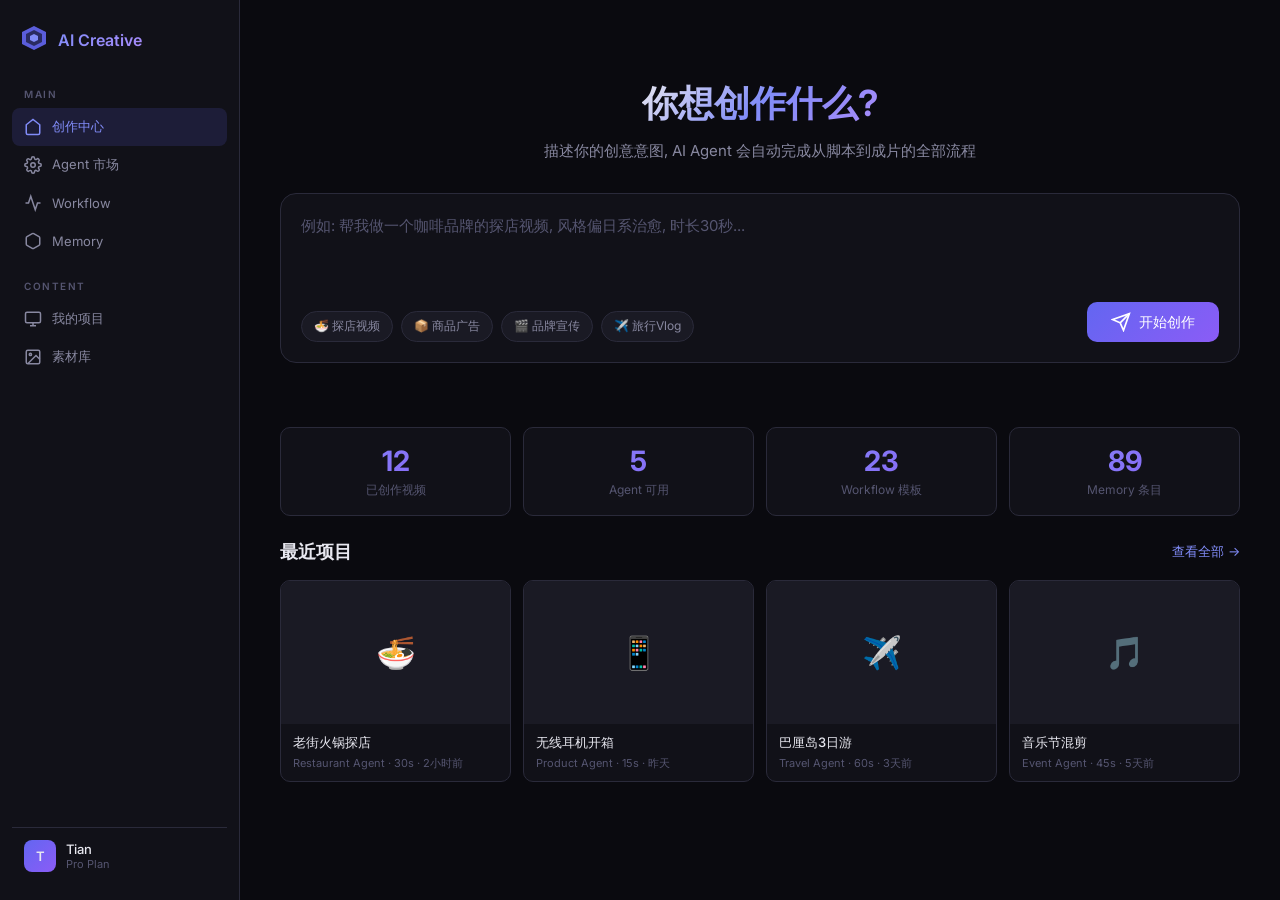
==== index.html @ c5d8111d "feat: AI Creative Platform MVP frontend - 6 pages: home, agents, workflows, memory, projects, assets" ====
<!DOCTYPE html>
<html lang="zh-CN">
<head>
  <meta charset="UTF-8">
  <meta name="viewport" content="width=device-width, initial-scale=1.0">
  <title>AI Creative Platform</title>
  <link rel="stylesheet" href="style.css">
  <link href="https://fonts.googleapis.com/css2?family=Inter:wght@300;400;500;600;700&display=swap" rel="stylesheet">
</head>
<body>
  <!-- Sidebar Navigation -->
  <nav class="sidebar" id="sidebar">
    <div class="sidebar-logo">
      <div class="logo-icon">
        <svg width="28" height="28" viewBox="0 0 28 28" fill="none">
          <path d="M14 2L26 8v12l-12 6L2 20V8l12-6z" fill="url(#logoGrad)" opacity="0.9"/>
          <path d="M14 6l8 4v8l-8 4-8-4v-8l8-4z" fill="#0a0a0f" opacity="0.6"/>
          <path d="M14 10l4 2v4l-4 2-4-2v-4l4-2z" fill="url(#logoGrad2)"/>
          <defs>
            <linearGradient id="logoGrad" x1="2" y1="2" x2="26" y2="26">
              <stop stop-color="#6366f1"/><stop offset="1" stop-color="#8b5cf6"/>
            </linearGradient>
            <linearGradient id="logoGrad2" x1="10" y1="10" x2="18" y2="18">
              <stop stop-color="#818cf8"/><stop offset="1" stop-color="#a78bfa"/>
            </linearGradient>
          </defs>
        </svg>
      </div>
      <span class="logo-text">AI Creative</span>
    </div>

    <div class="nav-section">
      <div class="nav-label">MAIN</div>
      <a class="nav-item active" data-page="home" onclick="switchPage('home')">
        <svg width="18" height="18" viewBox="0 0 24 24" fill="none" stroke="currentColor" stroke-width="2"><path d="M3 9l9-7 9 7v11a2 2 0 01-2 2H5a2 2 0 01-2-2V9z"/></svg>
        <span>创作中心</span>
      </a>
      <a class="nav-item" data-page="agents" onclick="switchPage('agents')">
        <svg width="18" height="18" viewBox="0 0 24 24" fill="none" stroke="currentColor" stroke-width="2"><circle cx="12" cy="12" r="3"/><path d="M19.4 15a1.65 1.65 0 00.33 1.82l.06.06a2 2 0 010 2.83 2 2 0 01-2.83 0l-.06-.06a1.65 1.65 0 00-1.82-.33 1.65 1.65 0 00-1 1.51V21a2 2 0 01-4 0v-.09A1.65 1.65 0 009 19.4a1.65 1.65 0 00-1.82.33l-.06.06a2 2 0 01-2.83-2.83l.06-.06A1.65 1.65 0 004.68 15a1.65 1.65 0 00-1.51-1H3a2 2 0 010-4h.09A1.65 1.65 0 004.6 9a1.65 1.65 0 00-.33-1.82l-.06-.06a2 2 0 012.83-2.83l.06.06A1.65 1.65 0 009 4.68a1.65 1.65 0 001-1.51V3a2 2 0 014 0v.09a1.65 1.65 0 001 1.51 1.65 1.65 0 001.82-.33l.06-.06a2 2 0 012.83 2.83l-.06.06A1.65 1.65 0 0019.4 9a1.65 1.65 0 001.51 1H21a2 2 0 010 4h-.09a1.65 1.65 0 00-1.51 1z"/></svg>
        <span>Agent 市场</span>
      </a>
      <a class="nav-item" data-page="workflows" onclick="switchPage('workflows')">
        <svg width="18" height="18" viewBox="0 0 24 24" fill="none" stroke="currentColor" stroke-width="2"><polyline points="22 12 18 12 15 21 9 3 6 12 2 12"/></svg>
        <span>Workflow</span>
      </a>
      <a class="nav-item" data-page="memory" onclick="switchPage('memory')">
        <svg width="18" height="18" viewBox="0 0 24 24" fill="none" stroke="currentColor" stroke-width="2"><path d="M21 16V8a2 2 0 00-1-1.73l-7-4a2 2 0 00-2 0l-7 4A2 2 0 003 8v8a2 2 0 001 1.73l7 4a2 2 0 002 0l7-4A2 2 0 0021 16z"/></svg>
        <span>Memory</span>
      </a>
    </div>

    <div class="nav-section">
      <div class="nav-label">CONTENT</div>
      <a class="nav-item" data-page="projects" onclick="switchPage('projects')">
        <svg width="18" height="18" viewBox="0 0 24 24" fill="none" stroke="currentColor" stroke-width="2"><rect x="2" y="3" width="20" height="14" rx="2" ry="2"/><line x1="8" y1="21" x2="16" y2="21"/><line x1="12" y1="17" x2="12" y2="21"/></svg>
        <span>我的项目</span>
      </a>
      <a class="nav-item" data-page="assets" onclick="switchPage('assets')">
        <svg width="18" height="18" viewBox="0 0 24 24" fill="none" stroke="currentColor" stroke-width="2"><rect x="3" y="3" width="18" height="18" rx="2" ry="2"/><circle cx="8.5" cy="8.5" r="1.5"/><polyline points="21 15 16 10 5 21"/></svg>
        <span>素材库</span>
      </a>
    </div>

    <div class="sidebar-footer">
      <div class="user-avatar">T</div>
      <div class="user-info">
        <div class="user-name">Tian</div>
        <div class="user-plan">Pro Plan</div>
      </div>
    </div>
  </nav>

  <!-- Main Content -->
  <main class="main-content">

    <!-- Page: Home / 创作中心 -->
    <div class="page active" id="page-home">
      <div class="home-container">
        <!-- Hero Intent Input -->
        <div class="hero-section">
          <h1 class="hero-title">
            <span class="gradient-text">你想创作什么?</span>
          </h1>
          <p class="hero-subtitle">描述你的创意意图, AI Agent 会自动完成从脚本到成片的全部流程</p>

          <div class="intent-box">
            <div class="intent-input-wrapper">
              <textarea class="intent-input" id="intentInput" placeholder="例如: 帮我做一个咖啡品牌的探店视频, 风格偏日系治愈, 时长30秒..." rows="3"></textarea>
              <div class="intent-actions">
                <div class="intent-tags">
                  <button class="intent-tag" onclick="setIntent('做一个餐厅探店视频, 突出环境氛围和招牌菜')">🍜 探店视频</button>
                  <button class="intent-tag" onclick="setIntent('生成一个电子产品开箱广告, 科技感强, 15秒')">📦 商品广告</button>
                  <button class="intent-tag" onclick="setIntent('制作一条品牌宣传片, 大气简约, 展示公司文化')">🎬 品牌宣传</button>
                  <button class="intent-tag" onclick="setIntent('做一个旅行vlog, 东南亚海岛风格, 配轻音乐')">✈️ 旅行Vlog</button>
                </div>
                <button class="intent-submit" id="intentSubmit" onclick="submitIntent()">
                  <svg width="20" height="20" viewBox="0 0 24 24" fill="none" stroke="currentColor" stroke-width="2"><line x1="22" y1="2" x2="11" y2="13"/><polygon points="22 2 15 22 11 13 2 9 22 2"/></svg>
                  开始创作
                </button>
              </div>
            </div>
          </div>
        </div>

        <!-- Intent Processing (hidden by default) -->
        <div class="processing-section" id="processingSection" style="display:none">
          <div class="process-header">
            <h2>正在创作中...</h2>
            <div class="process-intent-text" id="processIntentText"></div>
          </div>

          <div class="pipeline-flow">
            <div class="pipeline-step" id="step-intent">
              <div class="step-icon">
                <svg width="20" height="20" viewBox="0 0 24 24" fill="none" stroke="currentColor" stroke-width="2"><path d="M21 15a2 2 0 01-2 2H7l-4 4V5a2 2 0 012-2h14a2 2 0 012 2z"/></svg>
              </div>
              <div class="step-info">
                <div class="step-title">意图解析</div>
                <div class="step-desc">理解创作需求, 拆解任务</div>
              </div>
              <div class="step-status pending">等待中</div>
            </div>
            <div class="pipeline-connector"></div>

            <div class="pipeline-step" id="step-agent">
              <div class="step-icon">
                <svg width="20" height="20" viewBox="0 0 24 24" fill="none" stroke="currentColor" stroke-width="2"><circle cx="12" cy="12" r="3"/><path d="M12 1v2M12 21v2M4.22 4.22l1.42 1.42M18.36 18.36l1.42 1.42M1 12h2M21 12h2M4.22 19.78l1.42-1.42M18.36 5.64l1.42-1.42"/></svg>
              </div>
              <div class="step-info">
                <div class="step-title">Agent 调度</div>
                <div class="step-desc">匹配最佳生产 Agent</div>
              </div>
              <div class="step-status pending">等待中</div>
            </div>
            <div class="pipeline-connector"></div>

            <div class="pipeline-step" id="step-script">
              <div class="step-icon">
                <svg width="20" height="20" viewBox="0 0 24 24" fill="none" stroke="currentColor" stroke-width="2"><path d="M14 2H6a2 2 0 00-2 2v16a2 2 0 002 2h12a2 2 0 002-2V8z"/><polyline points="14 2 14 8 20 8"/></svg>
              </div>
              <div class="step-info">
                <div class="step-title">脚本生成</div>
                <div class="step-desc">Script Skill 生成脚本</div>
              </div>
              <div class="step-status pending">等待中</div>
            </div>
            <div class="pipeline-connector"></div>

            <div class="pipeline-step" id="step-shot">
              <div class="step-icon">
                <svg width="20" height="20" viewBox="0 0 24 24" fill="none" stroke="currentColor" stroke-width="2"><rect x="2" y="2" width="20" height="20" rx="2.18" ry="2.18"/><line x1="7" y1="2" x2="7" y2="22"/><line x1="17" y1="2" x2="17" y2="22"/><line x1="2" y1="12" x2="22" y2="12"/></svg>
              </div>
              <div class="step-info">
                <div class="step-title">镜头规划</div>
                <div class="step-desc">Shot Skill 规划分镜</div>
              </div>
              <div class="step-status pending">等待中</div>
            </div>
            <div class="pipeline-connector"></div>

            <div class="pipeline-step" id="step-generate">
              <div class="step-icon">
                <svg width="20" height="20" viewBox="0 0 24 24" fill="none" stroke="currentColor" stroke-width="2"><polygon points="23 7 16 12 23 17 23 7"/><rect x="1" y="5" width="15" height="14" rx="2" ry="2"/></svg>
              </div>
              <div class="step-info">
                <div class="step-title">视频生成</div>
                <div class="step-desc">Model Router 调度生成</div>
              </div>
              <div class="step-status pending">等待中</div>
            </div>
            <div class="pipeline-connector"></div>

            <div class="pipeline-step" id="step-edit">
              <div class="step-icon">
                <svg width="20" height="20" viewBox="0 0 24 24" fill="none" stroke="currentColor" stroke-width="2"><path d="M11 4H4a2 2 0 00-2 2v14a2 2 0 002 2h14a2 2 0 002-2v-7"/><path d="M18.5 2.5a2.121 2.121 0 013 3L12 15l-4 1 1-4 9.5-9.5z"/></svg>
              </div>
              <div class="step-info">
                <div class="step-title">剪辑配音</div>
                <div class="step-desc">Edit Skill + Music Skill</div>
              </div>
              <div class="step-status pending">等待中</div>
            </div>
          </div>

          <!-- Model Router Info -->
          <div class="router-panel" id="routerPanel" style="display:none">
            <div class="router-title">Model Router 调度详情</div>
            <div class="router-models">
              <div class="model-chip">
                <span class="model-dot" style="background:#6366f1"></span>
                <span>Kling 3.0</span>
                <span class="model-task">视频生成</span>
              </div>
              <div class="model-chip">
                <span class="model-dot" style="background:#8b5cf6"></span>
                <span>GPT-5.4</span>
                <span class="model-task">脚本文案</span>
              </div>
              <div class="model-chip">
                <span class="model-dot" style="background:#a78bfa"></span>
                <span>ElevenLabs</span>
                <span class="model-task">语音合成</span>
              </div>
              <div class="model-chip">
                <span class="model-dot" style="background:#c4b5fd"></span>
                <span>Suno v4</span>
                <span class="model-task">背景音乐</span>
              </div>
            </div>
          </div>

          <!-- Result Preview -->
          <div class="result-section" id="resultSection" style="display:none">
            <div class="result-header">
              <h3>创作完成</h3>
              <div class="result-actions">
                <button class="btn-secondary">重新生成</button>
                <button class="btn-primary">导出视频</button>
              </div>
            </div>
            <div class="result-preview">
              <div class="video-placeholder">
                <svg width="48" height="48" viewBox="0 0 24 24" fill="none" stroke="currentColor" stroke-width="1.5" opacity="0.5"><polygon points="5 3 19 12 5 21 5 3"/></svg>
                <p>30s 探店视频 | 1080p | Kling 3.0</p>
              </div>
              <div class="result-details">
                <div class="detail-card">
                  <div class="detail-label">脚本</div>
                  <div class="detail-content">
                    <p class="script-preview">[开场] 阳光透过落地窗洒进店内...<br>[镜头2] 特写: 拉花咖啡, 蒸汽升腾...<br>[镜头3] 环境: 木质桌椅, 绿植点缀...<br>[结尾] 品牌Logo + slogan淡入</p>
                  </div>
                </div>
                <div class="detail-card">
                  <div class="detail-label">分镜</div>
                  <div class="storyboard-grid">
                    <div class="storyboard-frame"><div class="frame-num">01</div><div class="frame-desc">全景 / 3s</div></div>
                    <div class="storyboard-frame"><div class="frame-num">02</div><div class="frame-desc">特写 / 5s</div></div>
                    <div class="storyboard-frame"><div class="frame-num">03</div><div class="frame-desc">环绕 / 8s</div></div>
                    <div class="storyboard-frame"><div class="frame-num">04</div><div class="frame-desc">跟拍 / 6s</div></div>
                    <div class="storyboard-frame"><div class="frame-num">05</div><div class="frame-desc">特写 / 4s</div></div>
                    <div class="storyboard-frame"><div class="frame-num">06</div><div class="frame-desc">淡出 / 4s</div></div>
                  </div>
                </div>
                <div class="detail-card">
                  <div class="detail-label">Memory 沉淀</div>
                  <div class="memory-items">
                    <div class="memory-badge">🏷️ 日系治愈风格</div>
                    <div class="memory-badge">🎵 轻音乐偏好</div>
                    <div class="memory-badge">📐 30s短视频</div>
                    <div class="memory-badge">☕ 咖啡品类</div>
                  </div>
                </div>
              </div>
            </div>
          </div>
        </div>

        <!-- Quick Stats -->
        <div class="stats-row" id="statsRow">
          <div class="stat-card">
            <div class="stat-number">12</div>
            <div class="stat-label">已创作视频</div>
          </div>
          <div class="stat-card">
            <div class="stat-number">5</div>
            <div class="stat-label">Agent 可用</div>
          </div>
          <div class="stat-card">
            <div class="stat-number">23</div>
            <div class="stat-label">Workflow 模板</div>
          </div>
          <div class="stat-card">
            <div class="stat-number">89</div>
            <div class="stat-label">Memory 条目</div>
          </div>
        </div>

        <!-- Recent Projects -->
        <div class="section-header" id="recentHeader">
          <h2>最近项目</h2>
          <a href="#" class="view-all" onclick="switchPage('projects')">查看全部 →</a>
        </div>
        <div class="projects-grid" id="recentGrid">
          <div class="project-card" onclick="switchPage('home')">
            <div class="project-thumb"><div class="thumb-placeholder">🍜</div></div>
            <div class="project-info">
              <div class="project-title">老街火锅探店</div>
              <div class="project-meta">Restaurant Agent · 30s · 2小时前</div>
            </div>
          </div>
          <div class="project-card">
            <div class="project-thumb"><div class="thumb-placeholder">📱</div></div>
            <div class="project-info">
              <div class="project-title">无线耳机开箱</div>
              <div class="project-meta">Product Agent · 15s · 昨天</div>
            </div>
          </div>
          <div class="project-card">
            <div class="project-thumb"><div class="thumb-placeholder">✈️</div></div>
            <div class="project-info">
              <div class="project-title">巴厘岛3日游</div>
              <div class="project-meta">Travel Agent · 60s · 3天前</div>
            </div>
          </div>
          <div class="project-card">
            <div class="project-thumb"><div class="thumb-placeholder">🎵</div></div>
            <div class="project-info">
              <div class="project-title">音乐节混剪</div>
              <div class="project-meta">Event Agent · 45s · 5天前</div>
            </div>
          </div>
        </div>
      </div>
    </div>

    <!-- Page: Agents -->
    <div class="page" id="page-agents">
      <div class="page-header">
        <h1>Agent 市场</h1>
        <p>选择专业 Agent, 一句话完成视频创作</p>
      </div>

      <div class="agent-filters">
        <button class="filter-btn active">全部</button>
        <button class="filter-btn">营销</button>
        <button class="filter-btn">电商</button>
        <button class="filter-btn">旅行</button>
        <button class="filter-btn">教育</button>
        <button class="filter-btn">社交</button>
      </div>

      <div class="agents-grid">
        <div class="agent-card" onclick="openAgentDetail('restaurant')">
          <div class="agent-icon">🍽️</div>
          <div class="agent-name">Restaurant Marketing Agent</div>
          <div class="agent-desc">探店视频, 菜品展示, 餐厅氛围宣传</div>
          <div class="agent-meta">
            <div class="agent-workflows">
              <span class="workflow-count">4 Workflows</span>
              <span class="skill-count">12 Skills</span>
            </div>
            <div class="agent-stats">
              <span>⚡ 2.3k 次调用</span>
            </div>
          </div>
          <div class="agent-models">
            <span class="model-tag">Kling</span>
            <span class="model-tag">GPT-5.4</span>
            <span class="model-tag">ElevenLabs</span>
          </div>
        </div>

        <div class="agent-card">
          <div class="agent-icon">📦</div>
          <div class="agent-name">Product Video Agent</div>
          <div class="agent-desc">商品广告, 开箱测评, 卖点展示</div>
          <div class="agent-meta">
            <div class="agent-workflows">
              <span class="workflow-count">6 Workflows</span>
              <span class="skill-count">18 Skills</span>
            </div>
            <div class="agent-stats">
              <span>⚡ 5.1k 次调用</span>
            </div>
          </div>
          <div class="agent-models">
            <span class="model-tag">Sora 2</span>
            <span class="model-tag">Claude</span>
            <span class="model-tag">Midjourney</span>
          </div>
        </div>

        <div class="agent-card">
          <div class="agent-icon">✈️</div>
          <div class="agent-name">Travel Vlog Agent</div>
          <div class="agent-desc">旅行记录, 目的地攻略, 风景展示</div>
          <div class="agent-meta">
            <div class="agent-workflows">
              <span class="workflow-count">3 Workflows</span>
              <span class="skill-count">9 Skills</span>
            </div>
            <div class="agent-stats">
              <span>⚡ 1.8k 次调用</span>
            </div>
          </div>
          <div class="agent-models">
            <span class="model-tag">Veo 3.1</span>
            <span class="model-tag">GPT-5.4</span>
            <span class="model-tag">Suno</span>
          </div>
        </div>

        <div class="agent-card">
          <div class="agent-icon">🎓</div>
          <div class="agent-name">Education Content Agent</div>
          <div class="agent-desc">知识讲解, 课程片段, 教学动画</div>
          <div class="agent-meta">
            <div class="agent-workflows">
              <span class="workflow-count">5 Workflows</span>
              <span class="skill-count">15 Skills</span>
            </div>
            <div class="agent-stats">
              <span>⚡ 890 次调用</span>
            </div>
          </div>
          <div class="agent-models">
            <span class="model-tag">Kling</span>
            <span class="model-tag">Claude</span>
            <span class="model-tag">D-ID</span>
          </div>
        </div>

        <div class="agent-card">
          <div class="agent-icon">🏢</div>
          <div class="agent-name">Brand Story Agent</div>
          <div class="agent-desc">品牌宣传片, 企业文化展示, 年度回顾</div>
          <div class="agent-meta">
            <div class="agent-workflows">
              <span class="workflow-count">4 Workflows</span>
              <span class="skill-count">14 Skills</span>
            </div>
            <div class="agent-stats">
              <span>⚡ 1.2k 次调用</span>
            </div>
          </div>
          <div class="agent-models">
            <span class="model-tag">Runway</span>
            <span class="model-tag">GPT-5.4</span>
            <span class="model-tag">ElevenLabs</span>
          </div>
        </div>

        <div class="agent-card agent-card-create">
          <div class="agent-icon">+</div>
          <div class="agent-name">创建自定义 Agent</div>
          <div class="agent-desc">组合 Workflow 和 Skill, 打造专属生产能力</div>
        </div>
      </div>
    </div>

    <!-- Page: Workflows -->
    <div class="page" id="page-workflows">
      <div class="page-header">
        <h1>Workflow & Skill</h1>
        <p>平台核心资产: 创作者沉淀的生产能力</p>
      </div>

      <div class="wf-tabs">
        <button class="wf-tab active" onclick="switchWfTab(this, 'workflows')">Workflows</button>
        <button class="wf-tab" onclick="switchWfTab(this, 'skills')">Skills</button>
      </div>

      <!-- Workflows List -->
      <div class="wf-content active" id="wf-workflows">
        <div class="wf-grid">
          <div class="wf-card">
            <div class="wf-header">
              <div class="wf-title">商品广告全流程</div>
              <span class="wf-badge">Official</span>
            </div>
            <div class="wf-pipeline">
              <span class="wf-node">商品信息</span>
              <span class="wf-arrow">→</span>
              <span class="wf-node">卖点生成</span>
              <span class="wf-arrow">→</span>
              <span class="wf-node">脚本</span>
              <span class="wf-arrow">→</span>
              <span class="wf-node">镜头</span>
              <span class="wf-arrow">→</span>
              <span class="wf-node">生成</span>
            </div>
            <div class="wf-meta">
              <span>By 官方</span>
              <span>3.2k 次使用</span>
              <span>6 Steps</span>
            </div>
          </div>

          <div class="wf-card">
            <div class="wf-header">
              <div class="wf-title">探店视频模板</div>
              <span class="wf-badge community">Community</span>
            </div>
            <div class="wf-pipeline">
              <span class="wf-node">店铺信息</span>
              <span class="wf-arrow">→</span>
              <span class="wf-node">亮点提炼</span>
              <span class="wf-arrow">→</span>
              <span class="wf-node">脚本</span>
              <span class="wf-arrow">→</span>
              <span class="wf-node">拍摄指导</span>
              <span class="wf-arrow">→</span>
              <span class="wf-node">成片</span>
            </div>
            <div class="wf-meta">
              <span>By @creator_wang</span>
              <span>1.8k 次使用</span>
              <span>5 Steps</span>
            </div>
          </div>

          <div class="wf-card">
            <div class="wf-header">
              <div class="wf-title">品牌宣传片</div>
              <span class="wf-badge">Official</span>
            </div>
            <div class="wf-pipeline">
              <span class="wf-node">品牌资料</span>
              <span class="wf-arrow">→</span>
              <span class="wf-node">叙事结构</span>
              <span class="wf-arrow">→</span>
              <span class="wf-node">脚本</span>
              <span class="wf-arrow">→</span>
              <span class="wf-node">视觉</span>
              <span class="wf-arrow">→</span>
              <span class="wf-node">配音配乐</span>
              <span class="wf-arrow">→</span>
              <span class="wf-node">成片</span>
            </div>
            <div class="wf-meta">
              <span>By 官方</span>
              <span>2.5k 次使用</span>
              <span>7 Steps</span>
            </div>
          </div>

          <div class="wf-card">
            <div class="wf-header">
              <div class="wf-title">旅行Vlog快剪</div>
              <span class="wf-badge community">Community</span>
            </div>
            <div class="wf-pipeline">
              <span class="wf-node">目的地</span>
              <span class="wf-arrow">→</span>
              <span class="wf-node">行程线索</span>
              <span class="wf-arrow">→</span>
              <span class="wf-node">镜头</span>
              <span class="wf-arrow">→</span>
              <span class="wf-node">生成+配乐</span>
            </div>
            <div class="wf-meta">
              <span>By @travel_li</span>
              <span>950 次使用</span>
              <span>4 Steps</span>
            </div>
          </div>
        </div>
      </div>

      <!-- Skills List -->
      <div class="wf-content" id="wf-skills">
        <div class="skills-grid">
          <div class="skill-card">
            <div class="skill-icon">📝</div>
            <div class="skill-name">Script Skill</div>
            <div class="skill-desc">广告脚本生成, 支持多种风格和时长</div>
            <div class="skill-models">GPT-5.4 / Claude</div>
          </div>
          <div class="skill-card">
            <div class="skill-icon">🎬</div>
            <div class="skill-name">Shot Skill</div>
            <div class="skill-desc">智能镜头规划, 自动生成分镜表</div>
            <div class="skill-models">GPT-5.4 / Claude</div>
          </div>
          <div class="skill-card">
            <div class="skill-icon">✂️</div>
            <div class="skill-name">Edit Skill</div>
            <div class="skill-desc">剪辑节奏控制, 转场效果匹配</div>
            <div class="skill-models">Internal</div>
          </div>
          <div class="skill-card">
            <div class="skill-icon">🎵</div>
            <div class="skill-name">Music Skill</div>
            <div class="skill-desc">音乐风格匹配, 节奏同步</div>
            <div class="skill-models">Suno v4 / Udio</div>
          </div>
          <div class="skill-card">
            <div class="skill-icon">🗣️</div>
            <div class="skill-name">Voice Skill</div>
            <div class="skill-desc">多语言配音, 情感语调控制</div>
            <div class="skill-models">ElevenLabs / Murf</div>
          </div>
          <div class="skill-card">
            <div class="skill-icon">🖼️</div>
            <div class="skill-name">Image Skill</div>
            <div class="skill-desc">封面生成, 缩略图, 品牌视觉</div>
            <div class="skill-models">SD3 / Midjourney</div>
          </div>
          <div class="skill-card">
            <div class="skill-icon">💬</div>
            <div class="skill-name">Caption Skill</div>
            <div class="skill-desc">字幕生成, 多语言翻译, 排版</div>
            <div class="skill-models">Whisper / GPT</div>
          </div>
          <div class="skill-card">
            <div class="skill-icon">📊</div>
            <div class="skill-name">Analytics Skill</div>
            <div class="skill-desc">内容分析, 趋势匹配, 优化建议</div>
            <div class="skill-models">Internal</div>
          </div>
        </div>
      </div>
    </div>

    <!-- Page: Memory -->
    <div class="page" id="page-memory">
      <div class="page-header">
        <h1>Memory System</h1>
        <p>系统的长期上下文, Agent 执行时读取记忆</p>
      </div>

      <div class="memory-grid">
        <div class="memory-section">
          <div class="memory-section-header">
            <div class="memory-type-icon">👤</div>
            <div>
              <h3>Identity Memory</h3>
              <p>用户 / 品牌信息</p>
            </div>
          </div>
          <div class="memory-entries">
            <div class="memory-entry">
              <div class="entry-key">品牌名称</div>
              <div class="entry-value">Morning Brew Coffee</div>
            </div>
            <div class="memory-entry">
              <div class="entry-key">品牌调性</div>
              <div class="entry-value">温暖, 日系, 治愈感</div>
            </div>
            <div class="memory-entry">
              <div class="entry-key">目标受众</div>
              <div class="entry-value">20-35岁, 城市白领, 咖啡爱好者</div>
            </div>
            <div class="memory-entry">
              <div class="entry-key">品牌色</div>
              <div class="entry-value">
                <span class="color-dot" style="background:#D4A574"></span> #D4A574
                <span class="color-dot" style="background:#8B6914"></span> #8B6914
              </div>
            </div>
          </div>
        </div>

        <div class="memory-section">
          <div class="memory-section-header">
            <div class="memory-type-icon">🎨</div>
            <div>
              <h3>Preference Memory</h3>
              <p>审美 / 风格 / 节奏</p>
            </div>
          </div>
          <div class="memory-entries">
            <div class="memory-entry">
              <div class="entry-key">视频风格</div>
              <div class="entry-value">日系治愈, 暖色调, 自然光</div>
            </div>
            <div class="memory-entry">
              <div class="entry-key">剪辑节奏</div>
              <div class="entry-value">慢节奏, 3-5秒/镜头, 柔和转场</div>
            </div>
            <div class="memory-entry">
              <div class="entry-key">音乐偏好</div>
              <div class="entry-value">轻音乐, 原声吉他, Lo-fi</div>
            </div>
            <div class="memory-entry">
              <div class="entry-key">字幕风格</div>
              <div class="entry-value">简约白色, 无衬线体, 底部居中</div>
            </div>
          </div>
        </div>

        <div class="memory-section">
          <div class="memory-section-header">
            <div class="memory-type-icon">📁</div>
            <div>
              <h3>Asset Memory</h3>
              <p>产品素材 / 视频素材</p>
            </div>
          </div>
          <div class="memory-entries">
            <div class="memory-entry">
              <div class="entry-key">Logo</div>
              <div class="entry-value">logo_main.svg, logo_white.svg</div>
            </div>
            <div class="memory-entry">
              <div class="entry-key">品牌字体</div>
              <div class="entry-value">Noto Sans JP, Inter</div>
            </div>
            <div class="memory-entry">
              <div class="entry-key">常用素材</div>
              <div class="entry-value">咖啡豆特写 x12, 店内环境 x8, 拉花 x6</div>
            </div>
            <div class="memory-entry">
              <div class="entry-key">历史成片</div>
              <div class="entry-value">12 个视频, 最佳: 探店系列#3 (89%好评)</div>
            </div>
          </div>
        </div>
      </div>

      <div class="memory-insight">
        <div class="insight-header">
          <svg width="18" height="18" viewBox="0 0 24 24" fill="none" stroke="currentColor" stroke-width="2"><circle cx="12" cy="12" r="10"/><line x1="12" y1="16" x2="12" y2="12"/><line x1="12" y1="8" x2="12.01" y2="8"/></svg>
          <span>Memory 沉淀效果</span>
        </div>
        <p>基于 89 条 Memory, 你的视频生成一致性提升了 <strong>67%</strong>, 平均减少 <strong>2.3 次</strong>重新生成</p>
      </div>
    </div>

    <!-- Page: Projects -->
    <div class="page" id="page-projects">
      <div class="page-header">
        <h1>我的项目</h1>
        <p>全部创作记录</p>
      </div>
      <div class="projects-list">
        <div class="project-list-item">
          <div class="project-list-thumb">🍜</div>
          <div class="project-list-info">
            <div class="project-list-title">老街火锅探店</div>
            <div class="project-list-meta">Restaurant Agent · 探店视频模板</div>
          </div>
          <div class="project-list-time">2小时前</div>
          <div class="project-list-status done">完成</div>
        </div>
        <div class="project-list-item">
          <div class="project-list-thumb">📱</div>
          <div class="project-list-info">
            <div class="project-list-title">无线耳机开箱</div>
            <div class="project-list-meta">Product Agent · 商品广告全流程</div>
          </div>
          <div class="project-list-time">昨天</div>
          <div class="project-list-status done">完成</div>
        </div>
        <div class="project-list-item">
          <div class="project-list-thumb">✈️</div>
          <div class="project-list-info">
            <div class="project-list-title">巴厘岛3日游</div>
            <div class="project-list-meta">Travel Agent · 旅行Vlog快剪</div>
          </div>
          <div class="project-list-time">3天前</div>
          <div class="project-list-status done">完成</div>
        </div>
        <div class="project-list-item">
          <div class="project-list-thumb">🎵</div>
          <div class="project-list-info">
            <div class="project-list-title">音乐节混剪</div>
            <div class="project-list-meta">Event Agent · 自定义Workflow</div>
          </div>
          <div class="project-list-time">5天前</div>
          <div class="project-list-status done">完成</div>
        </div>
        <div class="project-list-item">
          <div class="project-list-thumb">🏢</div>
          <div class="project-list-info">
            <div class="project-list-title">Q1品牌回顾</div>
            <div class="project-list-meta">Brand Agent · 品牌宣传片</div>
          </div>
          <div class="project-list-time">1周前</div>
          <div class="project-list-status done">完成</div>
        </div>
      </div>
    </div>

    <!-- Page: Assets -->
    <div class="page" id="page-assets">
      <div class="page-header">
        <h1>素材库</h1>
        <p>品牌素材, 产品图片, 视频片段</p>
      </div>
      <div class="assets-grid">
        <div class="asset-card"><div class="asset-preview">☕</div><div class="asset-name">咖啡豆特写.jpg</div></div>
        <div class="asset-card"><div class="asset-preview">🏠</div><div class="asset-name">店内环境01.mp4</div></div>
        <div class="asset-card"><div class="asset-preview">🎨</div><div class="asset-name">品牌Logo.svg</div></div>
        <div class="asset-card"><div class="asset-preview">🍰</div><div class="asset-name">甜品展示.jpg</div></div>
        <div class="asset-card"><div class="asset-preview">📐</div><div class="asset-name">品牌色板.png</div></div>
        <div class="asset-card upload-card">
          <div class="asset-preview">+</div>
          <div class="asset-name">上传素材</div>
        </div>
      </div>
    </div>

  </main>

  <script src="app.js"></script>
</body>
</html>
---- style.css ----
/* === Reset & Base === */
* { margin: 0; padding: 0; box-sizing: border-box; }

:root {
  --bg-primary: #0a0a0f;
  --bg-secondary: #111118;
  --bg-tertiary: #1a1a24;
  --bg-hover: #22222e;
  --border: #2a2a3a;
  --border-light: #333348;
  --text-primary: #e8e8f0;
  --text-secondary: #8888a0;
  --text-muted: #555570;
  --accent: #6366f1;
  --accent-light: #818cf8;
  --accent-glow: rgba(99, 102, 241, 0.15);
  --purple: #8b5cf6;
  --green: #22c55e;
  --sidebar-width: 240px;
}

html, body {
  height: 100%;
  font-family: 'Inter', -apple-system, sans-serif;
  background: var(--bg-primary);
  color: var(--text-primary);
  overflow: hidden;
}

body {
  display: flex;
}

/* === Sidebar === */
.sidebar {
  width: var(--sidebar-width);
  height: 100vh;
  background: var(--bg-secondary);
  border-right: 1px solid var(--border);
  display: flex;
  flex-direction: column;
  padding: 16px 12px;
  flex-shrink: 0;
}

.sidebar-logo {
  display: flex;
  align-items: center;
  gap: 10px;
  padding: 8px;
  margin-bottom: 24px;
}

.logo-text {
  font-size: 16px;
  font-weight: 600;
  background: linear-gradient(135deg, #818cf8, #a78bfa);
  -webkit-background-clip: text;
  -webkit-text-fill-color: transparent;
}

.nav-section {
  margin-bottom: 20px;
}

.nav-label {
  font-size: 10px;
  font-weight: 600;
  color: var(--text-muted);
  letter-spacing: 1.5px;
  padding: 0 12px;
  margin-bottom: 8px;
}

.nav-item {
  display: flex;
  align-items: center;
  gap: 10px;
  padding: 10px 12px;
  border-radius: 8px;
  color: var(--text-secondary);
  text-decoration: none;
  font-size: 13px;
  cursor: pointer;
  transition: all 0.15s;
}

.nav-item:hover {
  background: var(--bg-hover);
  color: var(--text-primary);
}

.nav-item.active {
  background: var(--accent-glow);
  color: var(--accent-light);
}

.sidebar-footer {
  margin-top: auto;
  display: flex;
  align-items: center;
  gap: 10px;
  padding: 12px;
  border-top: 1px solid var(--border);
}

.user-avatar {
  width: 32px;
  height: 32px;
  border-radius: 8px;
  background: linear-gradient(135deg, var(--accent), var(--purple));
  display: flex;
  align-items: center;
  justify-content: center;
  font-size: 13px;
  font-weight: 600;
}

.user-name { font-size: 13px; font-weight: 500; }
.user-plan { font-size: 11px; color: var(--text-muted); }

/* === Main Content === */
.main-content {
  flex: 1;
  height: 100vh;
  overflow-y: auto;
  overflow-x: hidden;
}

.main-content::-webkit-scrollbar { width: 6px; }
.main-content::-webkit-scrollbar-track { background: transparent; }
.main-content::-webkit-scrollbar-thumb { background: var(--border); border-radius: 3px; }

.page { display: none; padding: 32px 40px; min-height: 100vh; }
.page.active { display: block; }

/* === Home Page === */
.home-container { max-width: 960px; margin: 0 auto; }

.hero-section {
  text-align: center;
  padding: 48px 0 32px;
}

.hero-title {
  font-size: 36px;
  font-weight: 700;
  margin-bottom: 12px;
}

.gradient-text {
  background: linear-gradient(135deg, #e8e8f0 0%, #818cf8 50%, #a78bfa 100%);
  -webkit-background-clip: text;
  -webkit-text-fill-color: transparent;
}

.hero-subtitle {
  color: var(--text-secondary);
  font-size: 15px;
  margin-bottom: 32px;
}

/* Intent Box */
.intent-box {
  background: var(--bg-secondary);
  border: 1px solid var(--border);
  border-radius: 16px;
  padding: 20px;
  transition: border-color 0.2s;
}

.intent-box:focus-within {
  border-color: var(--accent);
  box-shadow: 0 0 0 3px var(--accent-glow);
}

.intent-input {
  width: 100%;
  background: transparent;
  border: none;
  color: var(--text-primary);
  font-size: 15px;
  font-family: inherit;
  resize: none;
  outline: none;
  line-height: 1.6;
}

.intent-input::placeholder { color: var(--text-muted); }

.intent-actions {
  display: flex;
  justify-content: space-between;
  align-items: flex-end;
  margin-top: 12px;
}

.intent-tags {
  display: flex;
  gap: 8px;
  flex-wrap: wrap;
}

.intent-tag {
  background: var(--bg-tertiary);
  border: 1px solid var(--border);
  color: var(--text-secondary);
  padding: 6px 12px;
  border-radius: 20px;
  font-size: 12px;
  cursor: pointer;
  transition: all 0.15s;
  font-family: inherit;
}

.intent-tag:hover {
  background: var(--bg-hover);
  color: var(--text-primary);
  border-color: var(--border-light);
}

.intent-submit {
  display: flex;
  align-items: center;
  gap: 8px;
  background: linear-gradient(135deg, var(--accent), var(--purple));
  color: white;
  border: none;
  padding: 10px 24px;
  border-radius: 10px;
  font-size: 14px;
  font-weight: 500;
  cursor: pointer;
  transition: all 0.2s;
  font-family: inherit;
  white-space: nowrap;
}

.intent-submit:hover {
  transform: translateY(-1px);
  box-shadow: 0 4px 20px rgba(99, 102, 241, 0.4);
}

/* Processing Section */
.processing-section {
  margin-top: 32px;
}

.process-header {
  margin-bottom: 24px;
}

.process-header h2 {
  font-size: 20px;
  font-weight: 600;
  margin-bottom: 8px;
}

.process-intent-text {
  color: var(--text-secondary);
  font-size: 13px;
  padding: 8px 12px;
  background: var(--bg-tertiary);
  border-radius: 8px;
  display: inline-block;
}

/* Pipeline Flow */
.pipeline-flow {
  display: flex;
  flex-direction: column;
  gap: 0;
}

.pipeline-step {
  display: flex;
  align-items: center;
  gap: 14px;
  padding: 14px 16px;
  background: var(--bg-secondary);
  border: 1px solid var(--border);
  border-radius: 10px;
  transition: all 0.3s;
}

.pipeline-step.active {
  border-color: var(--accent);
  background: linear-gradient(135deg, rgba(99,102,241,0.08), rgba(139,92,246,0.05));
}

.pipeline-step.done {
  border-color: var(--green);
  opacity: 0.8;
}

.step-icon {
  width: 36px;
  height: 36px;
  border-radius: 8px;
  background: var(--bg-tertiary);
  display: flex;
  align-items: center;
  justify-content: center;
  color: var(--text-secondary);
  flex-shrink: 0;
}

.pipeline-step.active .step-icon {
  background: var(--accent-glow);
  color: var(--accent-light);
}

.pipeline-step.done .step-icon {
  background: rgba(34,197,94,0.15);
  color: var(--green);
}

.step-info { flex: 1; }
.step-title { font-size: 14px; font-weight: 500; }
.step-desc { font-size: 12px; color: var(--text-muted); margin-top: 2px; }

.step-status {
  font-size: 12px;
  padding: 4px 10px;
  border-radius: 6px;
  font-weight: 500;
}

.step-status.pending { color: var(--text-muted); background: var(--bg-tertiary); }
.step-status.running { color: var(--accent-light); background: var(--accent-glow); animation: pulse 1.5s infinite; }
.step-status.done { color: var(--green); background: rgba(34,197,94,0.1); }

@keyframes pulse {
  0%, 100% { opacity: 1; }
  50% { opacity: 0.6; }
}

.pipeline-connector {
  width: 2px;
  height: 12px;
  background: var(--border);
  margin-left: 33px;
}

.pipeline-connector.done { background: var(--green); }

/* Router Panel */
.router-panel {
  margin-top: 20px;
  padding: 16px;
  background: var(--bg-secondary);
  border: 1px solid var(--border);
  border-radius: 10px;
}

.router-title {
  font-size: 13px;
  color: var(--text-muted);
  margin-bottom: 12px;
}

.router-models {
  display: flex;
  gap: 10px;
  flex-wrap: wrap;
}

.model-chip {
  display: flex;
  align-items: center;
  gap: 8px;
  padding: 8px 12px;
  background: var(--bg-tertiary);
  border-radius: 8px;
  font-size: 13px;
}

.model-dot {
  width: 8px;
  height: 8px;
  border-radius: 50%;
}

.model-task {
  color: var(--text-muted);
  font-size: 11px;
}

/* Result Section */
.result-section {
  margin-top: 24px;
}

.result-header {
  display: flex;
  justify-content: space-between;
  align-items: center;
  margin-bottom: 16px;
}

.result-header h3 {
  font-size: 18px;
  font-weight: 600;
}

.result-actions { display: flex; gap: 10px; }

.btn-primary {
  background: linear-gradient(135deg, var(--accent), var(--purple));
  color: white;
  border: none;
  padding: 8px 20px;
  border-radius: 8px;
  font-size: 13px;
  cursor: pointer;
  font-family: inherit;
}

.btn-secondary {
  background: var(--bg-tertiary);
  color: var(--text-secondary);
  border: 1px solid var(--border);
  padding: 8px 20px;
  border-radius: 8px;
  font-size: 13px;
  cursor: pointer;
  font-family: inherit;
}

.result-preview {
  display: grid;
  grid-template-columns: 1fr 1fr;
  gap: 16px;
}

.video-placeholder {
  background: var(--bg-secondary);
  border: 1px solid var(--border);
  border-radius: 12px;
  aspect-ratio: 16/9;
  display: flex;
  flex-direction: column;
  align-items: center;
  justify-content: center;
  color: var(--text-muted);
  gap: 8px;
}

.video-placeholder p { font-size: 12px; }

.result-details {
  display: flex;
  flex-direction: column;
  gap: 12px;
}

.detail-card {
  background: var(--bg-secondary);
  border: 1px solid var(--border);
  border-radius: 10px;
  padding: 12px 14px;
}

.detail-label {
  font-size: 11px;
  color: var(--text-muted);
  text-transform: uppercase;
  letter-spacing: 1px;
  margin-bottom: 8px;
}

.script-preview {
  font-size: 12px;
  color: var(--text-secondary);
  line-height: 1.6;
}

.storyboard-grid {
  display: grid;
  grid-template-columns: repeat(6, 1fr);
  gap: 6px;
}

.storyboard-frame {
  background: var(--bg-tertiary);
  border-radius: 6px;
  padding: 8px;
  text-align: center;
}

.frame-num {
  font-size: 14px;
  font-weight: 600;
  color: var(--accent-light);
}

.frame-desc {
  font-size: 10px;
  color: var(--text-muted);
  margin-top: 2px;
}

.memory-items {
  display: flex;
  gap: 6px;
  flex-wrap: wrap;
}

.memory-badge {
  padding: 4px 10px;
  background: var(--bg-tertiary);
  border-radius: 6px;
  font-size: 12px;
  color: var(--text-secondary);
}

/* Stats Row */
.stats-row {
  display: grid;
  grid-template-columns: repeat(4, 1fr);
  gap: 12px;
  margin: 32px 0 24px;
}

.stat-card {
  background: var(--bg-secondary);
  border: 1px solid var(--border);
  border-radius: 10px;
  padding: 16px;
  text-align: center;
}

.stat-number {
  font-size: 28px;
  font-weight: 700;
  background: linear-gradient(135deg, var(--accent-light), var(--purple));
  -webkit-background-clip: text;
  -webkit-text-fill-color: transparent;
}

.stat-label {
  font-size: 12px;
  color: var(--text-muted);
  margin-top: 4px;
}

/* Section Header */
.section-header {
  display: flex;
  justify-content: space-between;
  align-items: center;
  margin-bottom: 16px;
}

.section-header h2 {
  font-size: 18px;
  font-weight: 600;
}

.view-all {
  font-size: 13px;
  color: var(--accent-light);
  text-decoration: none;
}

/* Projects Grid */
.projects-grid {
  display: grid;
  grid-template-columns: repeat(4, 1fr);
  gap: 12px;
}

.project-card {
  background: var(--bg-secondary);
  border: 1px solid var(--border);
  border-radius: 10px;
  overflow: hidden;
  cursor: pointer;
  transition: all 0.2s;
}

.project-card:hover {
  border-color: var(--border-light);
  transform: translateY(-2px);
}

.project-thumb {
  aspect-ratio: 16/10;
  background: var(--bg-tertiary);
  display: flex;
  align-items: center;
  justify-content: center;
}

.thumb-placeholder { font-size: 32px; }

.project-info { padding: 10px 12px; }
.project-title { font-size: 13px; font-weight: 500; }
.project-meta { font-size: 11px; color: var(--text-muted); margin-top: 4px; }

/* === Agent Page === */
.page-header {
  margin-bottom: 24px;
}

.page-header h1 {
  font-size: 24px;
  font-weight: 700;
  margin-bottom: 6px;
}

.page-header p {
  color: var(--text-secondary);
  font-size: 14px;
}

.agent-filters {
  display: flex;
  gap: 8px;
  margin-bottom: 20px;
}

.filter-btn {
  padding: 6px 16px;
  border-radius: 20px;
  border: 1px solid var(--border);
  background: transparent;
  color: var(--text-secondary);
  font-size: 13px;
  cursor: pointer;
  font-family: inherit;
  transition: all 0.15s;
}

.filter-btn.active, .filter-btn:hover {
  background: var(--accent-glow);
  border-color: var(--accent);
  color: var(--accent-light);
}

.agents-grid {
  display: grid;
  grid-template-columns: repeat(3, 1fr);
  gap: 14px;
}

.agent-card {
  background: var(--bg-secondary);
  border: 1px solid var(--border);
  border-radius: 12px;
  padding: 20px;
  cursor: pointer;
  transition: all 0.2s;
}

.agent-card:hover {
  border-color: var(--accent);
  transform: translateY(-2px);
  box-shadow: 0 4px 20px rgba(99,102,241,0.1);
}

.agent-card-create {
  border-style: dashed;
  display: flex;
  flex-direction: column;
  align-items: center;
  justify-content: center;
  text-align: center;
}

.agent-card-create .agent-icon {
  font-size: 28px;
  color: var(--text-muted);
}

.agent-icon {
  font-size: 32px;
  margin-bottom: 12px;
}

.agent-name {
  font-size: 15px;
  font-weight: 600;
  margin-bottom: 6px;
}

.agent-desc {
  font-size: 13px;
  color: var(--text-secondary);
  margin-bottom: 14px;
}

.agent-meta {
  display: flex;
  justify-content: space-between;
  align-items: center;
  margin-bottom: 12px;
}

.agent-workflows {
  display: flex;
  gap: 10px;
}

.workflow-count, .skill-count {
  font-size: 11px;
  color: var(--text-muted);
}

.agent-stats {
  font-size: 11px;
  color: var(--text-muted);
}

.agent-models {
  display: flex;
  gap: 6px;
}

.model-tag {
  font-size: 11px;
  padding: 3px 8px;
  background: var(--bg-tertiary);
  border-radius: 4px;
  color: var(--text-muted);
}

/* === Workflow Page === */
.wf-tabs {
  display: flex;
  gap: 4px;
  margin-bottom: 20px;
  background: var(--bg-secondary);
  padding: 4px;
  border-radius: 10px;
  width: fit-content;
}

.wf-tab {
  padding: 8px 20px;
  border: none;
  background: transparent;
  color: var(--text-secondary);
  font-size: 13px;
  font-weight: 500;
  border-radius: 8px;
  cursor: pointer;
  font-family: inherit;
  transition: all 0.15s;
}

.wf-tab.active {
  background: var(--accent-glow);
  color: var(--accent-light);
}

.wf-content { display: none; }
.wf-content.active { display: block; }

.wf-grid {
  display: flex;
  flex-direction: column;
  gap: 12px;
}

.wf-card {
  background: var(--bg-secondary);
  border: 1px solid var(--border);
  border-radius: 10px;
  padding: 16px 20px;
  transition: all 0.2s;
}

.wf-card:hover {
  border-color: var(--border-light);
}

.wf-header {
  display: flex;
  align-items: center;
  gap: 10px;
  margin-bottom: 12px;
}

.wf-title {
  font-size: 15px;
  font-weight: 600;
}

.wf-badge {
  font-size: 10px;
  padding: 2px 8px;
  border-radius: 4px;
  background: var(--accent-glow);
  color: var(--accent-light);
  font-weight: 500;
}

.wf-badge.community {
  background: rgba(34,197,94,0.1);
  color: var(--green);
}

.wf-pipeline {
  display: flex;
  align-items: center;
  gap: 8px;
  margin-bottom: 12px;
  flex-wrap: wrap;
}

.wf-node {
  padding: 6px 12px;
  background: var(--bg-tertiary);
  border: 1px solid var(--border);
  border-radius: 6px;
  font-size: 12px;
  color: var(--text-secondary);
}

.wf-arrow {
  color: var(--text-muted);
  font-size: 12px;
}

.wf-meta {
  display: flex;
  gap: 16px;
  font-size: 12px;
  color: var(--text-muted);
}

/* Skills Grid */
.skills-grid {
  display: grid;
  grid-template-columns: repeat(4, 1fr);
  gap: 12px;
}

.skill-card {
  background: var(--bg-secondary);
  border: 1px solid var(--border);
  border-radius: 10px;
  padding: 16px;
  transition: all 0.2s;
}

.skill-card:hover {
  border-color: var(--accent);
}

.skill-icon { font-size: 24px; margin-bottom: 10px; }
.skill-name { font-size: 14px; font-weight: 600; margin-bottom: 4px; }
.skill-desc { font-size: 12px; color: var(--text-secondary); margin-bottom: 10px; }
.skill-models { font-size: 11px; color: var(--text-muted); }

/* === Memory Page === */
.memory-grid {
  display: grid;
  grid-template-columns: repeat(3, 1fr);
  gap: 16px;
  margin-bottom: 20px;
}

.memory-section {
  background: var(--bg-secondary);
  border: 1px solid var(--border);
  border-radius: 12px;
  padding: 20px;
}

.memory-section-header {
  display: flex;
  align-items: center;
  gap: 12px;
  margin-bottom: 16px;
}

.memory-type-icon { font-size: 24px; }

.memory-section-header h3 {
  font-size: 15px;
  font-weight: 600;
}

.memory-section-header p {
  font-size: 12px;
  color: var(--text-muted);
}

.memory-entries {
  display: flex;
  flex-direction: column;
  gap: 10px;
}

.memory-entry {
  display: flex;
  justify-content: space-between;
  align-items: center;
  padding: 8px 0;
  border-bottom: 1px solid var(--border);
}

.memory-entry:last-child { border-bottom: none; }

.entry-key {
  font-size: 12px;
  color: var(--text-muted);
  flex-shrink: 0;
}

.entry-value {
  font-size: 12px;
  color: var(--text-secondary);
  text-align: right;
}

.color-dot {
  display: inline-block;
  width: 12px;
  height: 12px;
  border-radius: 3px;
  vertical-align: middle;
  margin-right: 2px;
}

.memory-insight {
  background: var(--bg-secondary);
  border: 1px solid var(--border);
  border-radius: 10px;
  padding: 16px 20px;
}

.insight-header {
  display: flex;
  align-items: center;
  gap: 8px;
  margin-bottom: 8px;
  color: var(--accent-light);
  font-size: 13px;
  font-weight: 500;
}

.memory-insight p {
  font-size: 13px;
  color: var(--text-secondary);
  line-height: 1.6;
}

.memory-insight strong {
  color: var(--green);
}

/* === Projects List Page === */
.projects-list {
  display: flex;
  flex-direction: column;
  gap: 8px;
}

.project-list-item {
  display: flex;
  align-items: center;
  gap: 14px;
  padding: 14px 16px;
  background: var(--bg-secondary);
  border: 1px solid var(--border);
  border-radius: 10px;
  cursor: pointer;
  transition: all 0.15s;
}

.project-list-item:hover {
  border-color: var(--border-light);
}

.project-list-thumb {
  font-size: 24px;
  width: 40px;
  text-align: center;
}

.project-list-info { flex: 1; }
.project-list-title { font-size: 14px; font-weight: 500; }
.project-list-meta { font-size: 12px; color: var(--text-muted); margin-top: 2px; }
.project-list-time { font-size: 12px; color: var(--text-muted); }

.project-list-status {
  font-size: 11px;
  padding: 3px 10px;
  border-radius: 6px;
}

.project-list-status.done {
  color: var(--green);
  background: rgba(34,197,94,0.1);
}

/* === Assets Page === */
.assets-grid {
  display: grid;
  grid-template-columns: repeat(6, 1fr);
  gap: 12px;
}

.asset-card {
  background: var(--bg-secondary);
  border: 1px solid var(--border);
  border-radius: 10px;
  overflow: hidden;
  cursor: pointer;
  transition: all 0.2s;
}

.asset-card:hover {
  border-color: var(--border-light);
}

.asset-preview {
  aspect-ratio: 1;
  background: var(--bg-tertiary);
  display: flex;
  align-items: center;
  justify-content: center;
  font-size: 28px;
}

.asset-name {
  padding: 8px 10px;
  font-size: 11px;
  color: var(--text-secondary);
  white-space: nowrap;
  overflow: hidden;
  text-overflow: ellipsis;
}

.upload-card {
  border-style: dashed;
}

.upload-card .asset-preview {
  font-size: 24px;
  color: var(--text-muted);
}

/* === Responsive === */
@media (max-width: 1200px) {
  .agents-grid { grid-template-columns: repeat(2, 1fr); }
  .memory-grid { grid-template-columns: 1fr; }
  .skills-grid { grid-template-columns: repeat(3, 1fr); }
  .projects-grid { grid-template-columns: repeat(3, 1fr); }
  .assets-grid { grid-template-columns: repeat(4, 1fr); }
}

@media (max-width: 900px) {
  .sidebar { width: 64px; padding: 12px 8px; }
  .logo-text, .nav-item span, .nav-label, .user-info { display: none; }
  .nav-item { justify-content: center; padding: 10px; }
  .sidebar-footer { justify-content: center; }
  .result-preview { grid-template-columns: 1fr; }
  .stats-row { grid-template-columns: repeat(2, 1fr); }
  .storyboard-grid { grid-template-columns: repeat(3, 1fr); }
}
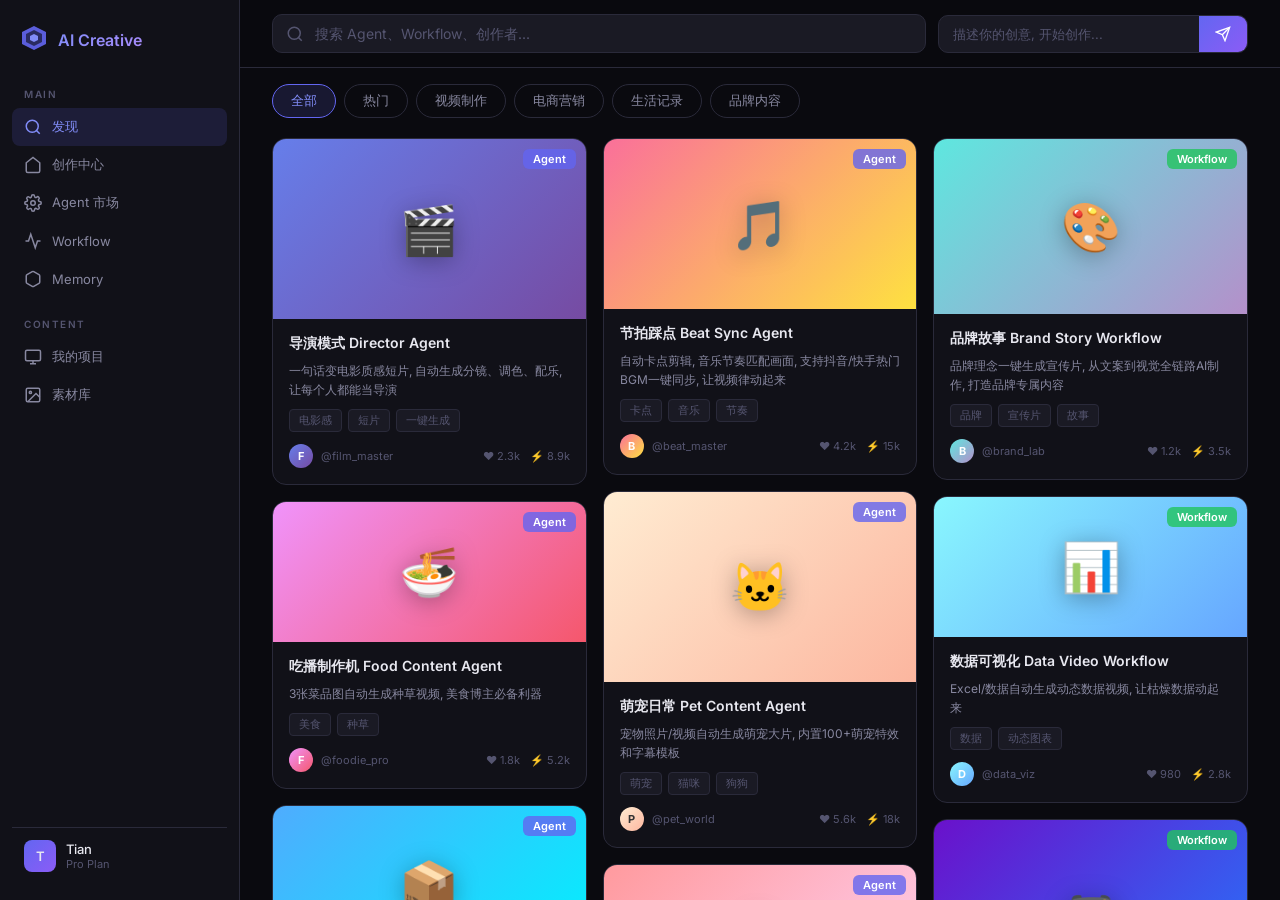
==== commit add1b317: "feat: Agent editor with 8 templates + full config UI - 8 agent templates: food, product, travel, bra" ====
--- a/index.html
+++ b/index.html
@@ -31,7 +31,11 @@
 
     <div class="nav-section">
       <div class="nav-label">MAIN</div>
-      <a class="nav-item active" data-page="home" onclick="switchPage('home')">
+      <a class="nav-item active" data-page="discover" onclick="switchPage('discover')">
+        <svg width="18" height="18" viewBox="0 0 24 24" fill="none" stroke="currentColor" stroke-width="2"><circle cx="11" cy="11" r="8"/><line x1="21" y1="21" x2="16.65" y2="16.65"/></svg>
+        <span>发现</span>
+      </a>
+      <a class="nav-item" data-page="home" onclick="switchPage('home')">
         <svg width="18" height="18" viewBox="0 0 24 24" fill="none" stroke="currentColor" stroke-width="2"><path d="M3 9l9-7 9 7v11a2 2 0 01-2 2H5a2 2 0 01-2-2V9z"/></svg>
         <span>创作中心</span>
       </a>
@@ -73,8 +77,413 @@
   <!-- Main Content -->
   <main class="main-content">
 
+    <!-- Page: Discover / 发现 Feed -->
+    <div class="page active" id="page-discover">
+      <!-- Sticky top bar with search -->
+      <div class="discover-topbar">
+        <div class="discover-topbar-inner">
+          <div class="discover-search-wrap">
+            <svg class="discover-search-icon" width="18" height="18" viewBox="0 0 24 24" fill="none" stroke="currentColor" stroke-width="2"><circle cx="11" cy="11" r="8"/><line x1="21" y1="21" x2="16.65" y2="16.65"/></svg>
+            <input type="text" class="discover-search" id="discoverSearch" placeholder="搜索 Agent、Workflow、创作者..." oninput="filterFeedCards()">
+          </div>
+          <div class="discover-intent-mini">
+            <input type="text" class="discover-intent-input" id="discoverIntentInput" placeholder="描述你的创意, 开始创作...">
+            <button class="discover-intent-btn" onclick="discoverStartCreate()">
+              <svg width="16" height="16" viewBox="0 0 24 24" fill="none" stroke="currentColor" stroke-width="2"><line x1="22" y1="2" x2="11" y2="13"/><polygon points="22 2 15 22 11 13 2 9 22 2"/></svg>
+            </button>
+          </div>
+        </div>
+      </div>
+
+      <!-- Category filter tabs -->
+      <div class="discover-categories">
+        <button class="category-tab active" onclick="filterCategory(this, 'all')">全部</button>
+        <button class="category-tab" onclick="filterCategory(this, 'hot')">热门</button>
+        <button class="category-tab" onclick="filterCategory(this, 'video')">视频制作</button>
+        <button class="category-tab" onclick="filterCategory(this, 'ecommerce')">电商营销</button>
+        <button class="category-tab" onclick="filterCategory(this, 'life')">生活记录</button>
+        <button class="category-tab" onclick="filterCategory(this, 'brand')">品牌内容</button>
+      </div>
+
+      <!-- Masonry Feed -->
+      <div class="feed-masonry" id="feedMasonry">
+        <!-- Card 1: 导演模式 -->
+        <div class="feed-card" data-category="video hot" data-type="agent">
+          <div class="feed-thumb" style="background: linear-gradient(135deg, #667eea, #764ba2); height: 180px;">
+            <span class="feed-thumb-emoji">🎬</span>
+            <span class="feed-type-badge">Agent</span>
+          </div>
+          <div class="feed-body">
+            <div class="feed-card-title">导演模式 Director Agent</div>
+            <div class="feed-card-desc">一句话变电影质感短片, 自动生成分镜、调色、配乐, 让每个人都能当导演</div>
+            <div class="feed-card-tags">
+              <span class="feed-tag">电影感</span>
+              <span class="feed-tag">短片</span>
+              <span class="feed-tag">一键生成</span>
+            </div>
+            <div class="feed-card-footer">
+              <div class="feed-creator">
+                <div class="creator-avatar" style="background: linear-gradient(135deg, #667eea, #764ba2);">F</div>
+                <span class="creator-name">@film_master</span>
+              </div>
+              <div class="feed-stats">
+                <span class="feed-stat">&#10084; 2.3k</span>
+                <span class="feed-stat">&#9889; 8.9k</span>
+              </div>
+            </div>
+          </div>
+        </div>
+
+        <!-- Card 2: 吃播制作机 -->
+        <div class="feed-card" data-category="video ecommerce life" data-type="agent">
+          <div class="feed-thumb" style="background: linear-gradient(135deg, #f093fb, #f5576c); height: 140px;">
+            <span class="feed-thumb-emoji">🍜</span>
+            <span class="feed-type-badge">Agent</span>
+          </div>
+          <div class="feed-body">
+            <div class="feed-card-title">吃播制作机 Food Content Agent</div>
+            <div class="feed-card-desc">3张菜品图自动生成种草视频, 美食博主必备利器</div>
+            <div class="feed-card-tags">
+              <span class="feed-tag">美食</span>
+              <span class="feed-tag">种草</span>
+            </div>
+            <div class="feed-card-footer">
+              <div class="feed-creator">
+                <div class="creator-avatar" style="background: linear-gradient(135deg, #f093fb, #f5576c);">F</div>
+                <span class="creator-name">@foodie_pro</span>
+              </div>
+              <div class="feed-stats">
+                <span class="feed-stat">&#10084; 1.8k</span>
+                <span class="feed-stat">&#9889; 5.2k</span>
+              </div>
+            </div>
+          </div>
+        </div>
+
+        <!-- Card 3: 爆款开箱 -->
+        <div class="feed-card" data-category="ecommerce video hot" data-type="agent">
+          <div class="feed-thumb" style="background: linear-gradient(135deg, #4facfe, #00f2fe); height: 160px;">
+            <span class="feed-thumb-emoji">📦</span>
+            <span class="feed-type-badge">Agent</span>
+          </div>
+          <div class="feed-body">
+            <div class="feed-card-title">爆款开箱 Unbox Agent</div>
+            <div class="feed-card-desc">输入商品链接, 输出开箱测评视频, 自动提炼卖点, 生成专业测评脚本和画面</div>
+            <div class="feed-card-tags">
+              <span class="feed-tag">开箱</span>
+              <span class="feed-tag">测评</span>
+              <span class="feed-tag">电商</span>
+            </div>
+            <div class="feed-card-footer">
+              <div class="feed-creator">
+                <div class="creator-avatar" style="background: linear-gradient(135deg, #4facfe, #00f2fe);">T</div>
+                <span class="creator-name">@techreviewer</span>
+              </div>
+              <div class="feed-stats">
+                <span class="feed-stat">&#10084; 3.1k</span>
+                <span class="feed-stat">&#9889; 12k</span>
+              </div>
+            </div>
+          </div>
+        </div>
+
+        <!-- Card 4: 旅行日记 -->
+        <div class="feed-card" data-category="life video" data-type="agent">
+          <div class="feed-thumb" style="background: linear-gradient(135deg, #43e97b, #38f9d7); height: 200px;">
+            <span class="feed-thumb-emoji">✈️</span>
+            <span class="feed-type-badge">Agent</span>
+          </div>
+          <div class="feed-body">
+            <div class="feed-card-title">旅行日记 Travel Diary Agent</div>
+            <div class="feed-card-desc">照片+地点自动生成旅行vlog, 智能匹配当地BGM, 生成地图动画和转场效果</div>
+            <div class="feed-card-tags">
+              <span class="feed-tag">旅行</span>
+              <span class="feed-tag">Vlog</span>
+              <span class="feed-tag">地图</span>
+            </div>
+            <div class="feed-card-footer">
+              <div class="feed-creator">
+                <div class="creator-avatar" style="background: linear-gradient(135deg, #43e97b, #38f9d7);">W</div>
+                <span class="creator-name">@wanderlust</span>
+              </div>
+              <div class="feed-stats">
+                <span class="feed-stat">&#10084; 2.7k</span>
+                <span class="feed-stat">&#9889; 7.3k</span>
+              </div>
+            </div>
+          </div>
+        </div>
+
+        <!-- Card 5: 房产漫游 -->
+        <div class="feed-card" data-category="ecommerce brand" data-type="agent">
+          <div class="feed-thumb" style="background: linear-gradient(135deg, #a18cd1, #fbc2eb); height: 150px;">
+            <span class="feed-thumb-emoji">🏠</span>
+            <span class="feed-type-badge">Agent</span>
+          </div>
+          <div class="feed-body">
+            <div class="feed-card-title">房产漫游 Property Tour Agent</div>
+            <div class="feed-card-desc">户型图+照片生成VR看房视频</div>
+            <div class="feed-card-tags">
+              <span class="feed-tag">房产</span>
+              <span class="feed-tag">VR</span>
+            </div>
+            <div class="feed-card-footer">
+              <div class="feed-creator">
+                <div class="creator-avatar" style="background: linear-gradient(135deg, #a18cd1, #fbc2eb);">R</div>
+                <span class="creator-name">@realty_ai</span>
+              </div>
+              <div class="feed-stats">
+                <span class="feed-stat">&#10084; 890</span>
+                <span class="feed-stat">&#9889; 2.1k</span>
+              </div>
+            </div>
+          </div>
+        </div>
+
+        <!-- Card 6: 节拍踩点 -->
+        <div class="feed-card" data-category="video hot" data-type="agent">
+          <div class="feed-thumb" style="background: linear-gradient(135deg, #fa709a, #fee140); height: 170px;">
+            <span class="feed-thumb-emoji">🎵</span>
+            <span class="feed-type-badge">Agent</span>
+          </div>
+          <div class="feed-body">
+            <div class="feed-card-title">节拍踩点 Beat Sync Agent</div>
+            <div class="feed-card-desc">自动卡点剪辑, 音乐节奏匹配画面, 支持抖音/快手热门BGM一键同步, 让视频律动起来</div>
+            <div class="feed-card-tags">
+              <span class="feed-tag">卡点</span>
+              <span class="feed-tag">音乐</span>
+              <span class="feed-tag">节奏</span>
+            </div>
+            <div class="feed-card-footer">
+              <div class="feed-creator">
+                <div class="creator-avatar" style="background: linear-gradient(135deg, #fa709a, #fee140);">B</div>
+                <span class="creator-name">@beat_master</span>
+              </div>
+              <div class="feed-stats">
+                <span class="feed-stat">&#10084; 4.2k</span>
+                <span class="feed-stat">&#9889; 15k</span>
+              </div>
+            </div>
+          </div>
+        </div>
+
+        <!-- Card 7: 萌宠日常 -->
+        <div class="feed-card" data-category="life hot" data-type="agent">
+          <div class="feed-thumb" style="background: linear-gradient(135deg, #ffecd2, #fcb69f); height: 190px;">
+            <span class="feed-thumb-emoji">🐱</span>
+            <span class="feed-type-badge">Agent</span>
+          </div>
+          <div class="feed-body">
+            <div class="feed-card-title">萌宠日常 Pet Content Agent</div>
+            <div class="feed-card-desc">宠物照片/视频自动生成萌宠大片, 内置100+萌宠特效和字幕模板</div>
+            <div class="feed-card-tags">
+              <span class="feed-tag">萌宠</span>
+              <span class="feed-tag">猫咪</span>
+              <span class="feed-tag">狗狗</span>
+            </div>
+            <div class="feed-card-footer">
+              <div class="feed-creator">
+                <div class="creator-avatar" style="background: linear-gradient(135deg, #ffecd2, #fcb69f); color: #333;">P</div>
+                <span class="creator-name">@pet_world</span>
+              </div>
+              <div class="feed-stats">
+                <span class="feed-stat">&#10084; 5.6k</span>
+                <span class="feed-stat">&#9889; 18k</span>
+              </div>
+            </div>
+          </div>
+        </div>
+
+        <!-- Card 8: 美妆教程 -->
+        <div class="feed-card" data-category="life ecommerce" data-type="agent">
+          <div class="feed-thumb" style="background: linear-gradient(135deg, #ff9a9e, #fecfef); height: 145px;">
+            <span class="feed-thumb-emoji">💄</span>
+            <span class="feed-type-badge">Agent</span>
+          </div>
+          <div class="feed-body">
+            <div class="feed-card-title">美妆教程 Beauty Tutorial Agent</div>
+            <div class="feed-card-desc">产品图自动生成使用教程视频, 自动标注步骤和产品信息</div>
+            <div class="feed-card-tags">
+              <span class="feed-tag">美妆</span>
+              <span class="feed-tag">教程</span>
+            </div>
+            <div class="feed-card-footer">
+              <div class="feed-creator">
+                <div class="creator-avatar" style="background: linear-gradient(135deg, #ff9a9e, #fecfef); color: #333;">G</div>
+                <span class="creator-name">@glam_studio</span>
+              </div>
+              <div class="feed-stats">
+                <span class="feed-stat">&#10084; 1.5k</span>
+                <span class="feed-stat">&#9889; 4.8k</span>
+              </div>
+            </div>
+          </div>
+        </div>
+
+        <!-- Card 9: 竖屏快剪 Workflow -->
+        <div class="feed-card" data-category="video hot" data-type="workflow">
+          <div class="feed-thumb" style="background: linear-gradient(135deg, #a8edea, #fed6e3); height: 155px;">
+            <span class="feed-thumb-emoji">📱</span>
+            <span class="feed-type-badge wf-badge-type">Workflow</span>
+          </div>
+          <div class="feed-body">
+            <div class="feed-card-title">竖屏快剪 Shorts Workflow</div>
+            <div class="feed-card-desc">横屏素材一键转竖屏+字幕+配乐, 批量生产短视频, 全自动化流程</div>
+            <div class="feed-card-tags">
+              <span class="feed-tag">竖屏</span>
+              <span class="feed-tag">字幕</span>
+              <span class="feed-tag">批量</span>
+            </div>
+            <div class="feed-card-footer">
+              <div class="feed-creator">
+                <div class="creator-avatar" style="background: linear-gradient(135deg, #a8edea, #fed6e3); color: #333;">S</div>
+                <span class="creator-name">@shorts_king</span>
+              </div>
+              <div class="feed-stats">
+                <span class="feed-stat">&#10084; 6.1k</span>
+                <span class="feed-stat">&#9889; 22k</span>
+              </div>
+            </div>
+          </div>
+        </div>
+
+        <!-- Card 10: 品牌故事 Workflow -->
+        <div class="feed-card" data-category="brand" data-type="workflow">
+          <div class="feed-thumb" style="background: linear-gradient(135deg, #5ee7df, #b490ca); height: 175px;">
+            <span class="feed-thumb-emoji">🎨</span>
+            <span class="feed-type-badge wf-badge-type">Workflow</span>
+          </div>
+          <div class="feed-body">
+            <div class="feed-card-title">品牌故事 Brand Story Workflow</div>
+            <div class="feed-card-desc">品牌理念一键生成宣传片, 从文案到视觉全链路AI制作, 打造品牌专属内容</div>
+            <div class="feed-card-tags">
+              <span class="feed-tag">品牌</span>
+              <span class="feed-tag">宣传片</span>
+              <span class="feed-tag">故事</span>
+            </div>
+            <div class="feed-card-footer">
+              <div class="feed-creator">
+                <div class="creator-avatar" style="background: linear-gradient(135deg, #5ee7df, #b490ca);">B</div>
+                <span class="creator-name">@brand_lab</span>
+              </div>
+              <div class="feed-stats">
+                <span class="feed-stat">&#10084; 1.2k</span>
+                <span class="feed-stat">&#9889; 3.5k</span>
+              </div>
+            </div>
+          </div>
+        </div>
+
+        <!-- Card 11: 数据可视化 Workflow -->
+        <div class="feed-card" data-category="brand ecommerce" data-type="workflow">
+          <div class="feed-thumb" style="background: linear-gradient(135deg, #89f7fe, #66a6ff); height: 140px;">
+            <span class="feed-thumb-emoji">📊</span>
+            <span class="feed-type-badge wf-badge-type">Workflow</span>
+          </div>
+          <div class="feed-body">
+            <div class="feed-card-title">数据可视化 Data Video Workflow</div>
+            <div class="feed-card-desc">Excel/数据自动生成动态数据视频, 让枯燥数据动起来</div>
+            <div class="feed-card-tags">
+              <span class="feed-tag">数据</span>
+              <span class="feed-tag">动态图表</span>
+            </div>
+            <div class="feed-card-footer">
+              <div class="feed-creator">
+                <div class="creator-avatar" style="background: linear-gradient(135deg, #89f7fe, #66a6ff);">D</div>
+                <span class="creator-name">@data_viz</span>
+              </div>
+              <div class="feed-stats">
+                <span class="feed-stat">&#10084; 980</span>
+                <span class="feed-stat">&#9889; 2.8k</span>
+              </div>
+            </div>
+          </div>
+        </div>
+
+        <!-- Card 12: 游戏集锦 Workflow -->
+        <div class="feed-card" data-category="video life hot" data-type="workflow">
+          <div class="feed-thumb" style="background: linear-gradient(135deg, #6a11cb, #2575fc); height: 185px;">
+            <span class="feed-thumb-emoji">🎮</span>
+            <span class="feed-type-badge wf-badge-type">Workflow</span>
+          </div>
+          <div class="feed-body">
+            <div class="feed-card-title">游戏集锦 Gaming Highlight Workflow</div>
+            <div class="feed-card-desc">自动识别精彩时刻, 生成高光混剪, 支持LOL/王者/原神等热门游戏, AI自动识别击杀和操作</div>
+            <div class="feed-card-tags">
+              <span class="feed-tag">游戏</span>
+              <span class="feed-tag">高光</span>
+              <span class="feed-tag">混剪</span>
+            </div>
+            <div class="feed-card-footer">
+              <div class="feed-creator">
+                <div class="creator-avatar" style="background: linear-gradient(135deg, #6a11cb, #2575fc);">G</div>
+                <span class="creator-name">@gamer_cut</span>
+              </div>
+              <div class="feed-stats">
+                <span class="feed-stat">&#10084; 3.8k</span>
+                <span class="feed-stat">&#9889; 11k</span>
+              </div>
+            </div>
+          </div>
+        </div>
+
+        <!-- Card 13: 穿搭展示 Agent -->
+        <div class="feed-card" data-category="life ecommerce" data-type="agent">
+          <div class="feed-thumb" style="background: linear-gradient(135deg, #f6d365, #fda085); height: 165px;">
+            <span class="feed-thumb-emoji">👗</span>
+            <span class="feed-type-badge">Agent</span>
+          </div>
+          <div class="feed-body">
+            <div class="feed-card-title">穿搭展示 Fashion Lookbook Agent</div>
+            <div class="feed-card-desc">服装照片生成时尚大片+动态展示, 自动搭配场景和风格滤镜</div>
+            <div class="feed-card-tags">
+              <span class="feed-tag">穿搭</span>
+              <span class="feed-tag">时尚</span>
+              <span class="feed-tag">大片</span>
+            </div>
+            <div class="feed-card-footer">
+              <div class="feed-creator">
+                <div class="creator-avatar" style="background: linear-gradient(135deg, #f6d365, #fda085); color: #333;">S</div>
+                <span class="creator-name">@style_ai</span>
+              </div>
+              <div class="feed-stats">
+                <span class="feed-stat">&#10084; 2.1k</span>
+                <span class="feed-stat">&#9889; 6.7k</span>
+              </div>
+            </div>
+          </div>
+        </div>
+
+        <!-- Card 14: 健身打卡 Agent -->
+        <div class="feed-card" data-category="life" data-type="agent">
+          <div class="feed-thumb" style="background: linear-gradient(135deg, #30cfd0, #330867); height: 150px;">
+            <span class="feed-thumb-emoji">🏋️</span>
+            <span class="feed-type-badge">Agent</span>
+          </div>
+          <div class="feed-body">
+            <div class="feed-card-title">健身打卡 Fitness Content Agent</div>
+            <div class="feed-card-desc">运动数据+视频自动生成健身日志, 记录每一次突破</div>
+            <div class="feed-card-tags">
+              <span class="feed-tag">健身</span>
+              <span class="feed-tag">打卡</span>
+            </div>
+            <div class="feed-card-footer">
+              <div class="feed-creator">
+                <div class="creator-avatar" style="background: linear-gradient(135deg, #30cfd0, #330867);">F</div>
+                <span class="creator-name">@fit_daily</span>
+              </div>
+              <div class="feed-stats">
+                <span class="feed-stat">&#10084; 1.3k</span>
+                <span class="feed-stat">&#9889; 4.1k</span>
+              </div>
+            </div>
+          </div>
+        </div>
+      </div>
+    </div>
+
     <!-- Page: Home / 创作中心 -->
-    <div class="page active" id="page-home">
+    <div class="page" id="page-home">
       <div class="home-container">
         <!-- Hero Intent Input -->
         <div class="hero-section">
--- a/style.css
+++ b/style.css
@@ -134,6 +134,281 @@
 .page { display: none; padding: 32px 40px; min-height: 100vh; }
 .page.active { display: block; }
 
+/* === Discover Page === */
+#page-discover {
+  padding: 0;
+  display: none;
+}
+#page-discover.active {
+  display: block;
+}
+
+/* Sticky top bar */
+.discover-topbar {
+  position: sticky;
+  top: 0;
+  z-index: 100;
+  background: rgba(10, 10, 15, 0.85);
+  backdrop-filter: blur(20px);
+  -webkit-backdrop-filter: blur(20px);
+  border-bottom: 1px solid var(--border);
+  padding: 14px 32px;
+}
+
+.discover-topbar-inner {
+  display: flex;
+  gap: 12px;
+  align-items: center;
+  max-width: 1200px;
+  margin: 0 auto;
+}
+
+.discover-search-wrap {
+  flex: 1;
+  position: relative;
+}
+
+.discover-search-icon {
+  position: absolute;
+  left: 14px;
+  top: 50%;
+  transform: translateY(-50%);
+  color: var(--text-muted);
+  pointer-events: none;
+}
+
+.discover-search {
+  width: 100%;
+  padding: 10px 14px 10px 42px;
+  background: var(--bg-tertiary);
+  border: 1px solid var(--border);
+  border-radius: 10px;
+  color: var(--text-primary);
+  font-size: 14px;
+  font-family: inherit;
+  outline: none;
+  transition: border-color 0.2s;
+}
+
+.discover-search:focus {
+  border-color: var(--accent);
+  box-shadow: 0 0 0 3px var(--accent-glow);
+}
+
+.discover-search::placeholder { color: var(--text-muted); }
+
+.discover-intent-mini {
+  display: flex;
+  gap: 0;
+  flex-shrink: 0;
+  border: 1px solid var(--border);
+  border-radius: 10px;
+  overflow: hidden;
+  background: var(--bg-tertiary);
+  transition: border-color 0.2s;
+}
+
+.discover-intent-mini:focus-within {
+  border-color: var(--accent);
+  box-shadow: 0 0 0 3px var(--accent-glow);
+}
+
+.discover-intent-input {
+  width: 260px;
+  padding: 10px 14px;
+  background: transparent;
+  border: none;
+  color: var(--text-primary);
+  font-size: 13px;
+  font-family: inherit;
+  outline: none;
+}
+
+.discover-intent-input::placeholder { color: var(--text-muted); }
+
+.discover-intent-btn {
+  padding: 10px 16px;
+  background: linear-gradient(135deg, var(--accent), var(--purple));
+  border: none;
+  color: white;
+  cursor: pointer;
+  display: flex;
+  align-items: center;
+  justify-content: center;
+  transition: opacity 0.2s;
+}
+
+.discover-intent-btn:hover { opacity: 0.85; }
+
+/* Category tabs */
+.discover-categories {
+  display: flex;
+  gap: 8px;
+  padding: 16px 32px 0;
+  max-width: 1200px;
+  margin: 0 auto;
+  flex-wrap: wrap;
+}
+
+.category-tab {
+  padding: 7px 18px;
+  border-radius: 20px;
+  border: 1px solid var(--border);
+  background: transparent;
+  color: var(--text-secondary);
+  font-size: 13px;
+  cursor: pointer;
+  font-family: inherit;
+  transition: all 0.15s;
+  white-space: nowrap;
+}
+
+.category-tab.active, .category-tab:hover {
+  background: var(--accent-glow);
+  border-color: var(--accent);
+  color: var(--accent-light);
+}
+
+/* === Masonry Feed === */
+.feed-masonry {
+  max-width: 1200px;
+  margin: 0 auto;
+  padding: 20px 32px 60px;
+  columns: 3;
+  column-gap: 16px;
+}
+
+.feed-card {
+  break-inside: avoid;
+  background: var(--bg-secondary);
+  border: 1px solid var(--border);
+  border-radius: 14px;
+  overflow: hidden;
+  margin-bottom: 16px;
+  cursor: pointer;
+  transition: all 0.25s ease;
+  position: relative;
+}
+
+.feed-card:hover {
+  border-color: rgba(129, 140, 248, 0.4);
+  transform: translateY(-3px);
+  box-shadow: 0 8px 30px rgba(99, 102, 241, 0.12), 0 0 0 1px rgba(129, 140, 248, 0.15);
+}
+
+.feed-card.hidden {
+  display: none;
+}
+
+/* Card thumbnail */
+.feed-thumb {
+  position: relative;
+  display: flex;
+  align-items: center;
+  justify-content: center;
+  overflow: hidden;
+}
+
+.feed-thumb-emoji {
+  font-size: 48px;
+  filter: drop-shadow(0 4px 12px rgba(0,0,0,0.3));
+  z-index: 1;
+}
+
+.feed-type-badge {
+  position: absolute;
+  top: 10px;
+  right: 10px;
+  padding: 3px 10px;
+  border-radius: 6px;
+  font-size: 11px;
+  font-weight: 600;
+  background: rgba(99, 102, 241, 0.8);
+  color: white;
+  backdrop-filter: blur(8px);
+  z-index: 2;
+}
+
+.feed-type-badge.wf-badge-type {
+  background: rgba(34, 197, 94, 0.8);
+}
+
+/* Card body */
+.feed-body {
+  padding: 14px 16px 16px;
+}
+
+.feed-card-title {
+  font-size: 14px;
+  font-weight: 600;
+  line-height: 1.4;
+  margin-bottom: 8px;
+  color: var(--text-primary);
+}
+
+.feed-card-desc {
+  font-size: 12px;
+  color: var(--text-secondary);
+  line-height: 1.6;
+  margin-bottom: 10px;
+}
+
+.feed-card-tags {
+  display: flex;
+  gap: 6px;
+  flex-wrap: wrap;
+  margin-bottom: 12px;
+}
+
+.feed-tag {
+  padding: 3px 9px;
+  background: var(--bg-tertiary);
+  border: 1px solid var(--border);
+  border-radius: 4px;
+  font-size: 11px;
+  color: var(--text-muted);
+}
+
+.feed-card-footer {
+  display: flex;
+  justify-content: space-between;
+  align-items: center;
+}
+
+.feed-creator {
+  display: flex;
+  align-items: center;
+  gap: 8px;
+}
+
+.creator-avatar {
+  width: 24px;
+  height: 24px;
+  border-radius: 50%;
+  display: flex;
+  align-items: center;
+  justify-content: center;
+  font-size: 11px;
+  font-weight: 700;
+  color: white;
+  flex-shrink: 0;
+}
+
+.creator-name {
+  font-size: 11px;
+  color: var(--text-muted);
+}
+
+.feed-stats {
+  display: flex;
+  gap: 10px;
+}
+
+.feed-stat {
+  font-size: 11px;
+  color: var(--text-muted);
+}
+
 /* === Home Page === */
 .home-container { max-width: 960px; margin: 0 auto; }
 
@@ -1051,6 +1326,7 @@
   .skills-grid { grid-template-columns: repeat(3, 1fr); }
   .projects-grid { grid-template-columns: repeat(3, 1fr); }
   .assets-grid { grid-template-columns: repeat(4, 1fr); }
+  .feed-masonry { columns: 2; }
 }
 
 @media (max-width: 900px) {
@@ -1061,4 +1337,7 @@
   .result-preview { grid-template-columns: 1fr; }
   .stats-row { grid-template-columns: repeat(2, 1fr); }
   .storyboard-grid { grid-template-columns: repeat(3, 1fr); }
-}
+  .feed-masonry { columns: 1; }
+  .discover-intent-mini { display: none; }
+  .discover-topbar-inner { flex-direction: column; }
+}
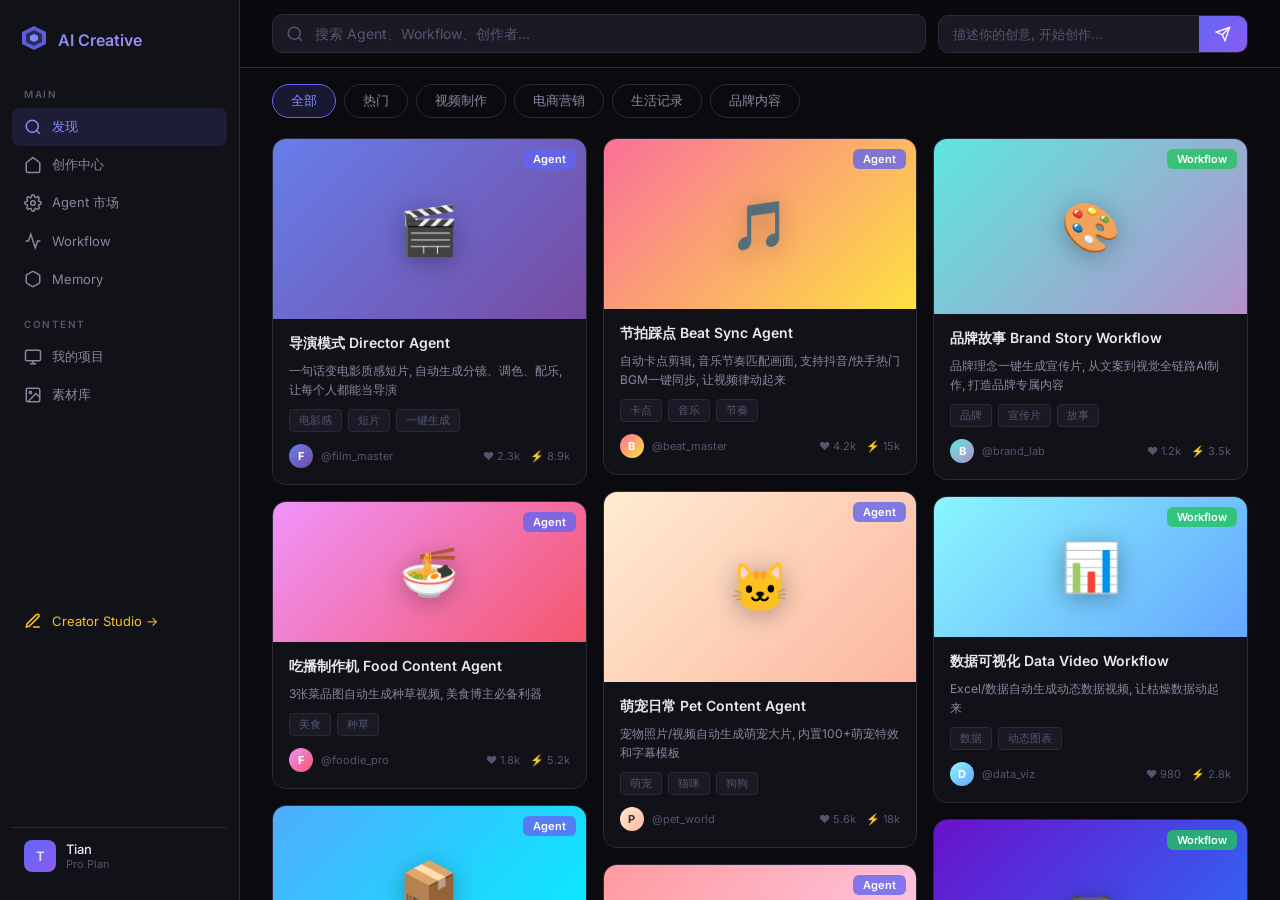
==== commit 3a0969be: "feat: add cross-navigation links between user and creator studio, enable GitHub Pages" ====
--- a/index.html
+++ b/index.html
@@ -65,6 +65,13 @@
       </a>
     </div>
 
+    <div class="nav-section" style="margin-top:auto">
+      <a class="nav-item" href="creator.html" style="color:#fbbf24">
+        <svg width="18" height="18" viewBox="0 0 24 24" fill="none" stroke="currentColor" stroke-width="2"><path d="M12 20h9"/><path d="M16.5 3.5a2.121 2.121 0 013 3L7 19l-4 1 1-4L16.5 3.5z"/></svg>
+        <span>Creator Studio →</span>
+      </a>
+    </div>
+
     <div class="sidebar-footer">
       <div class="user-avatar">T</div>
       <div class="user-info">
